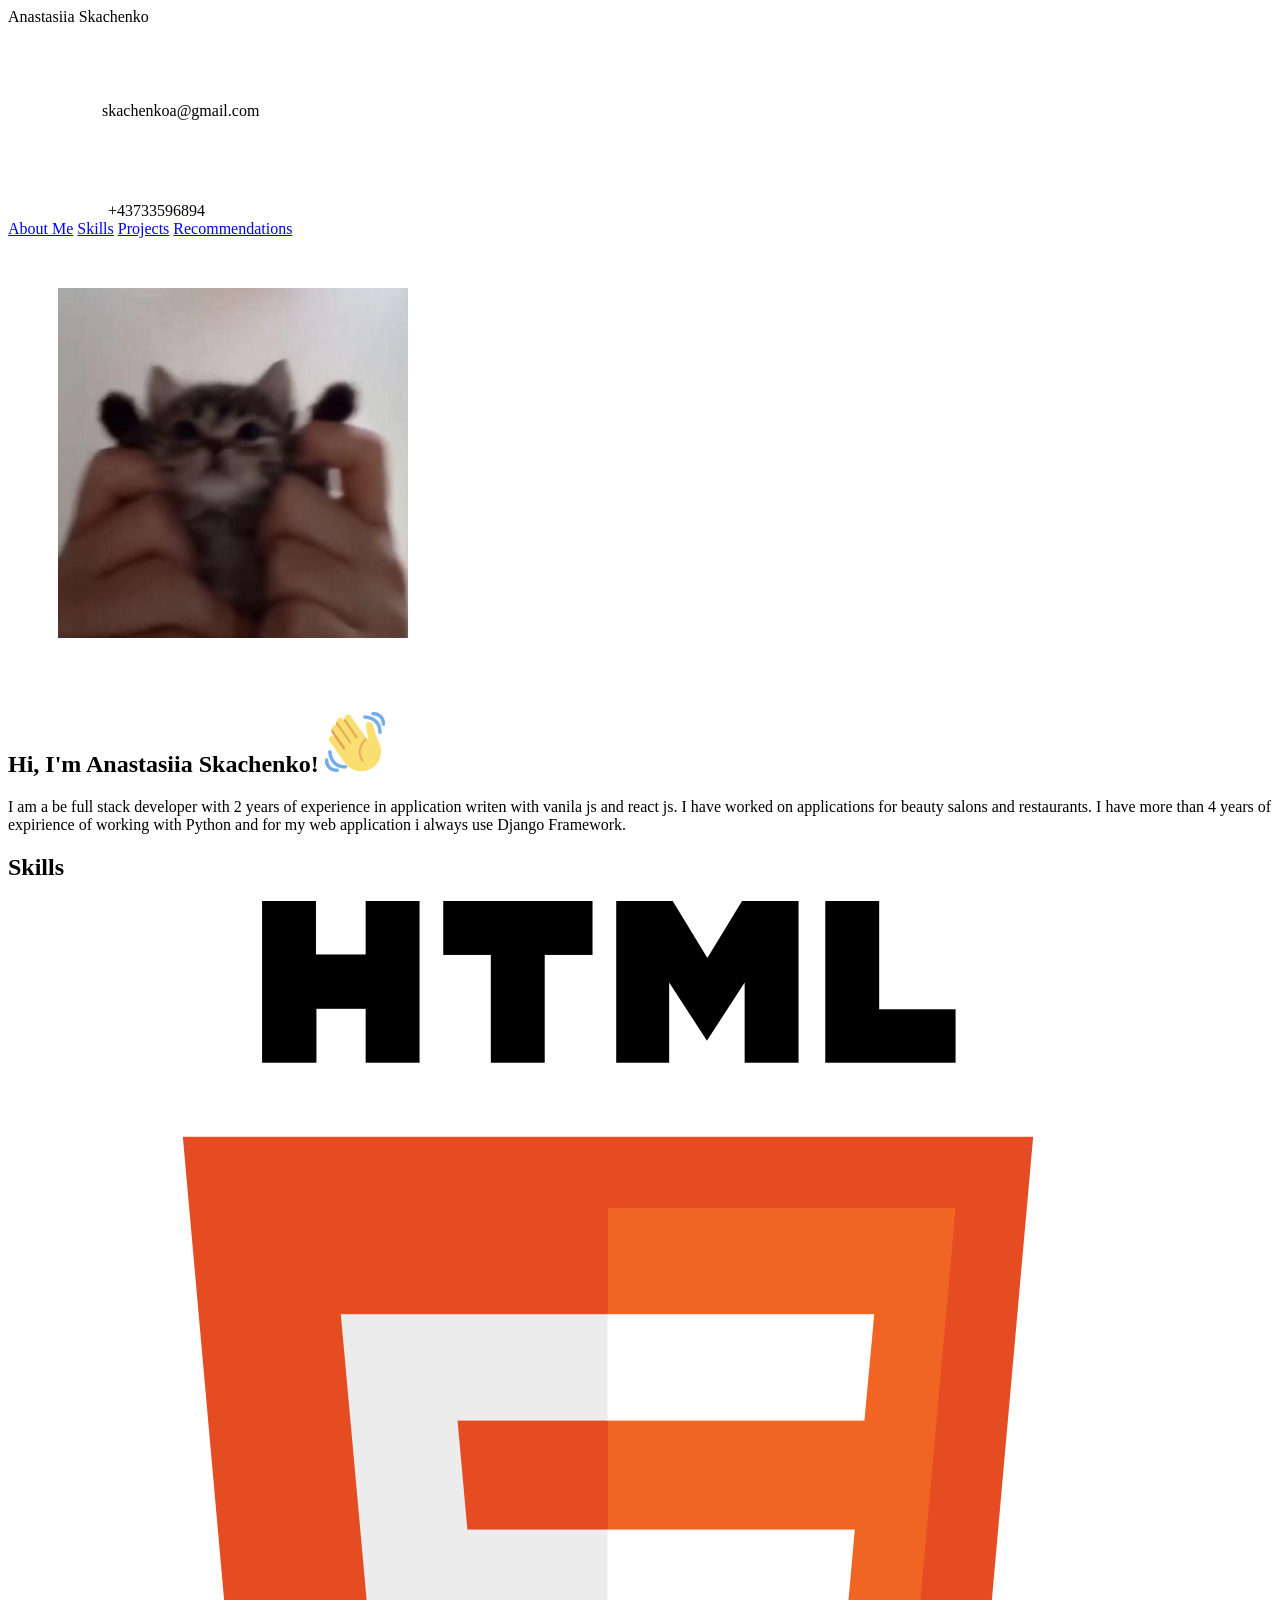
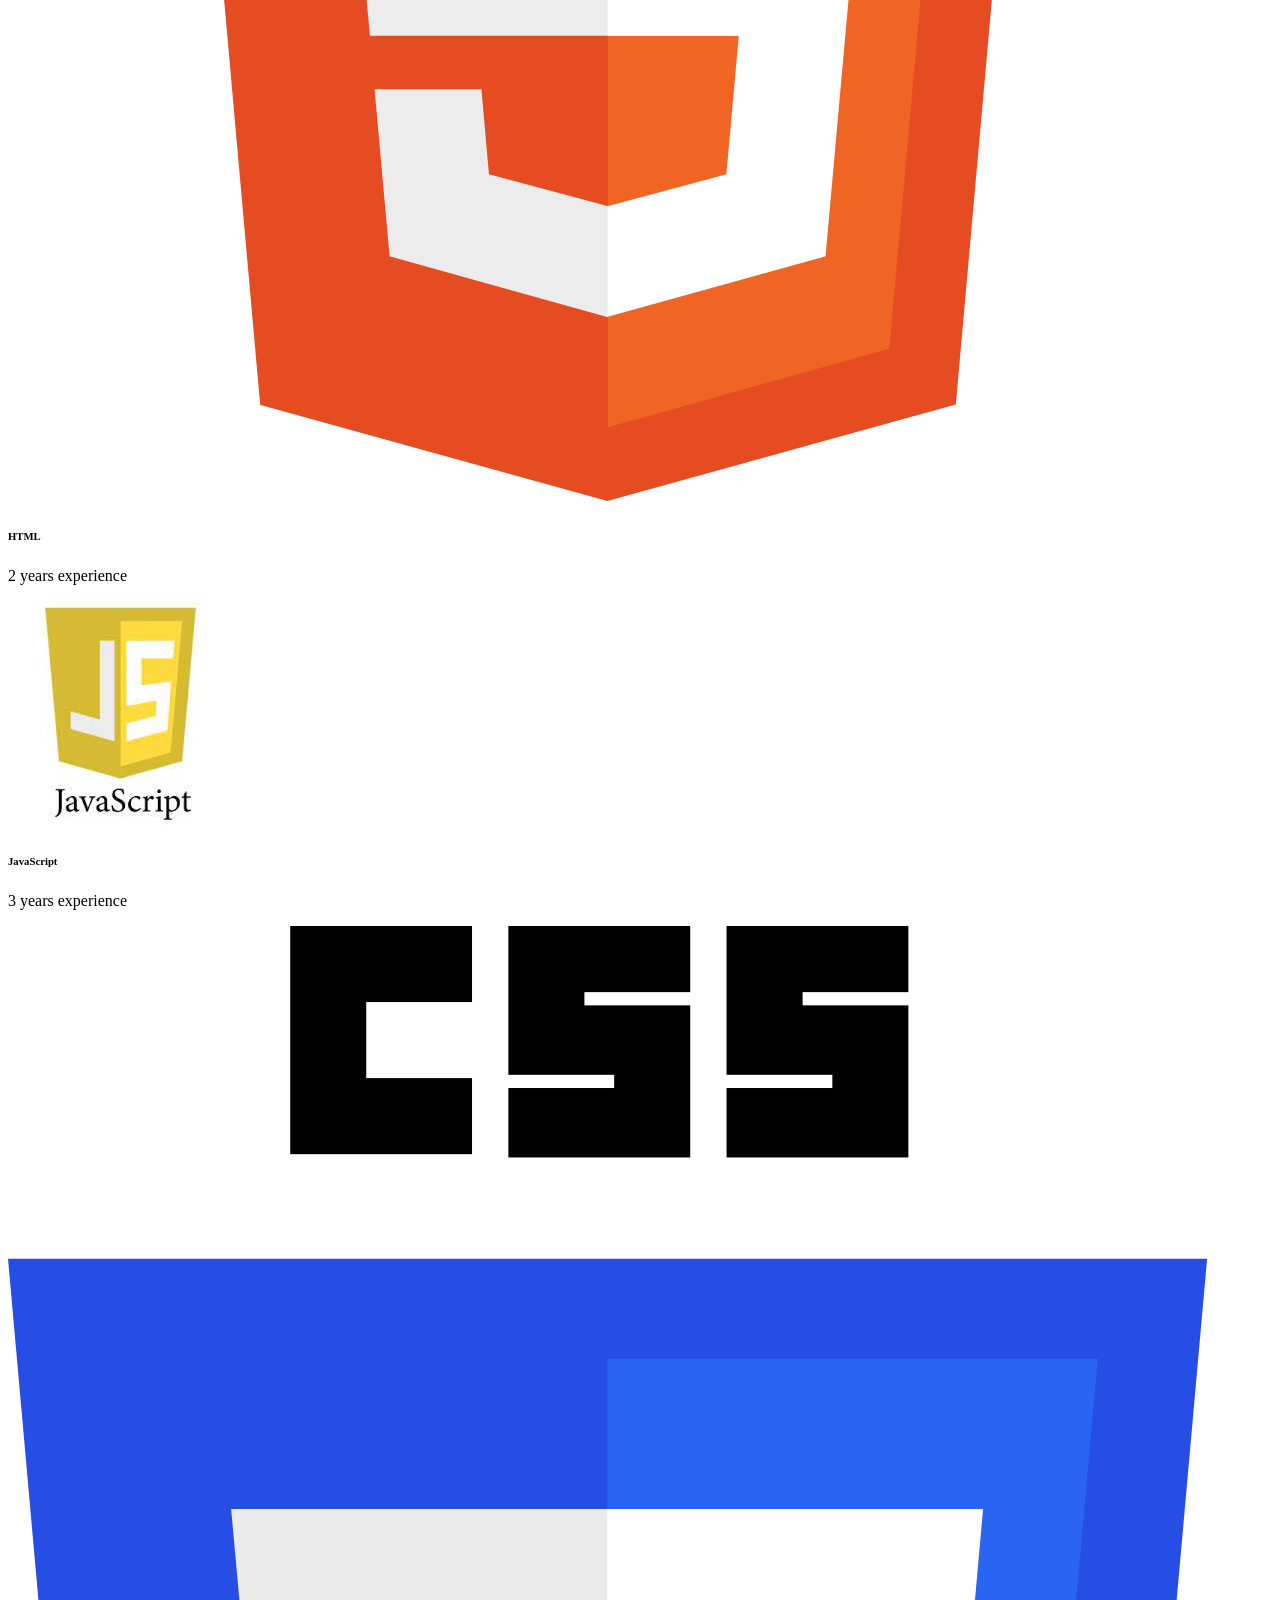
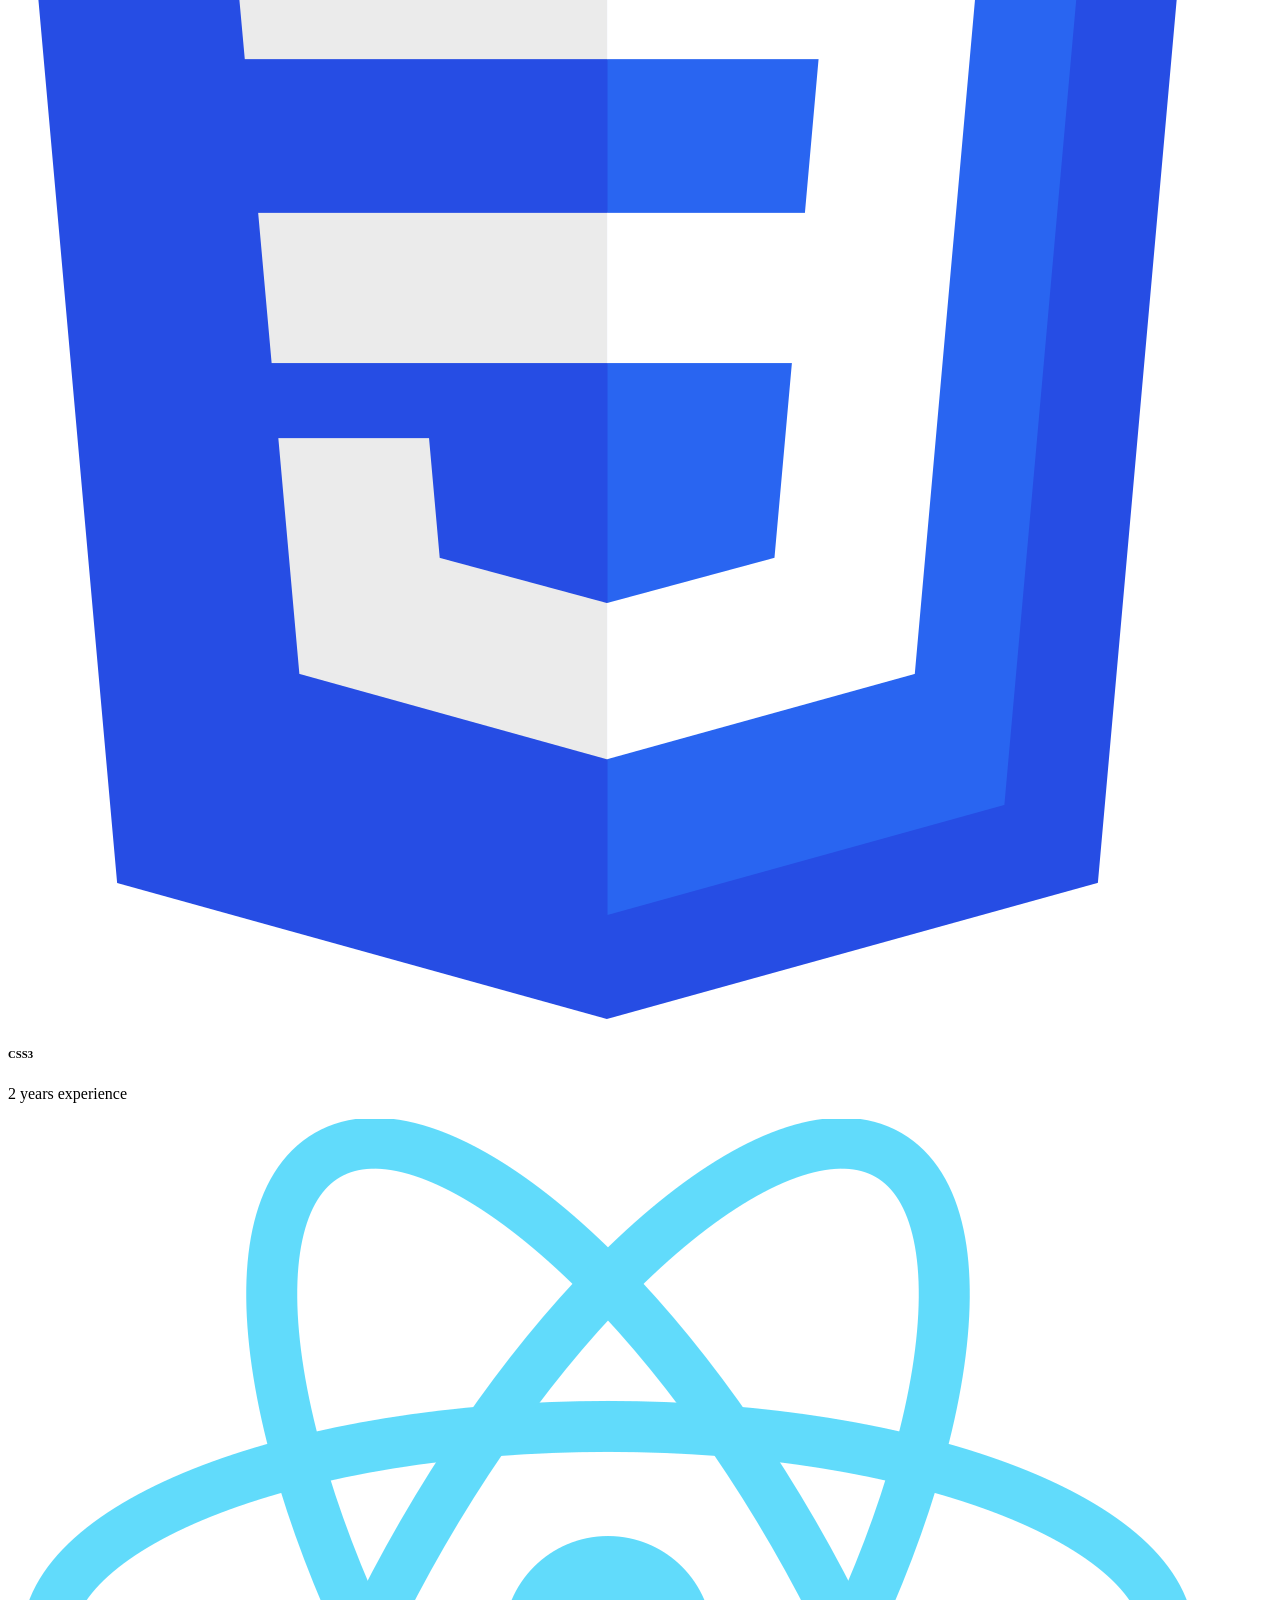
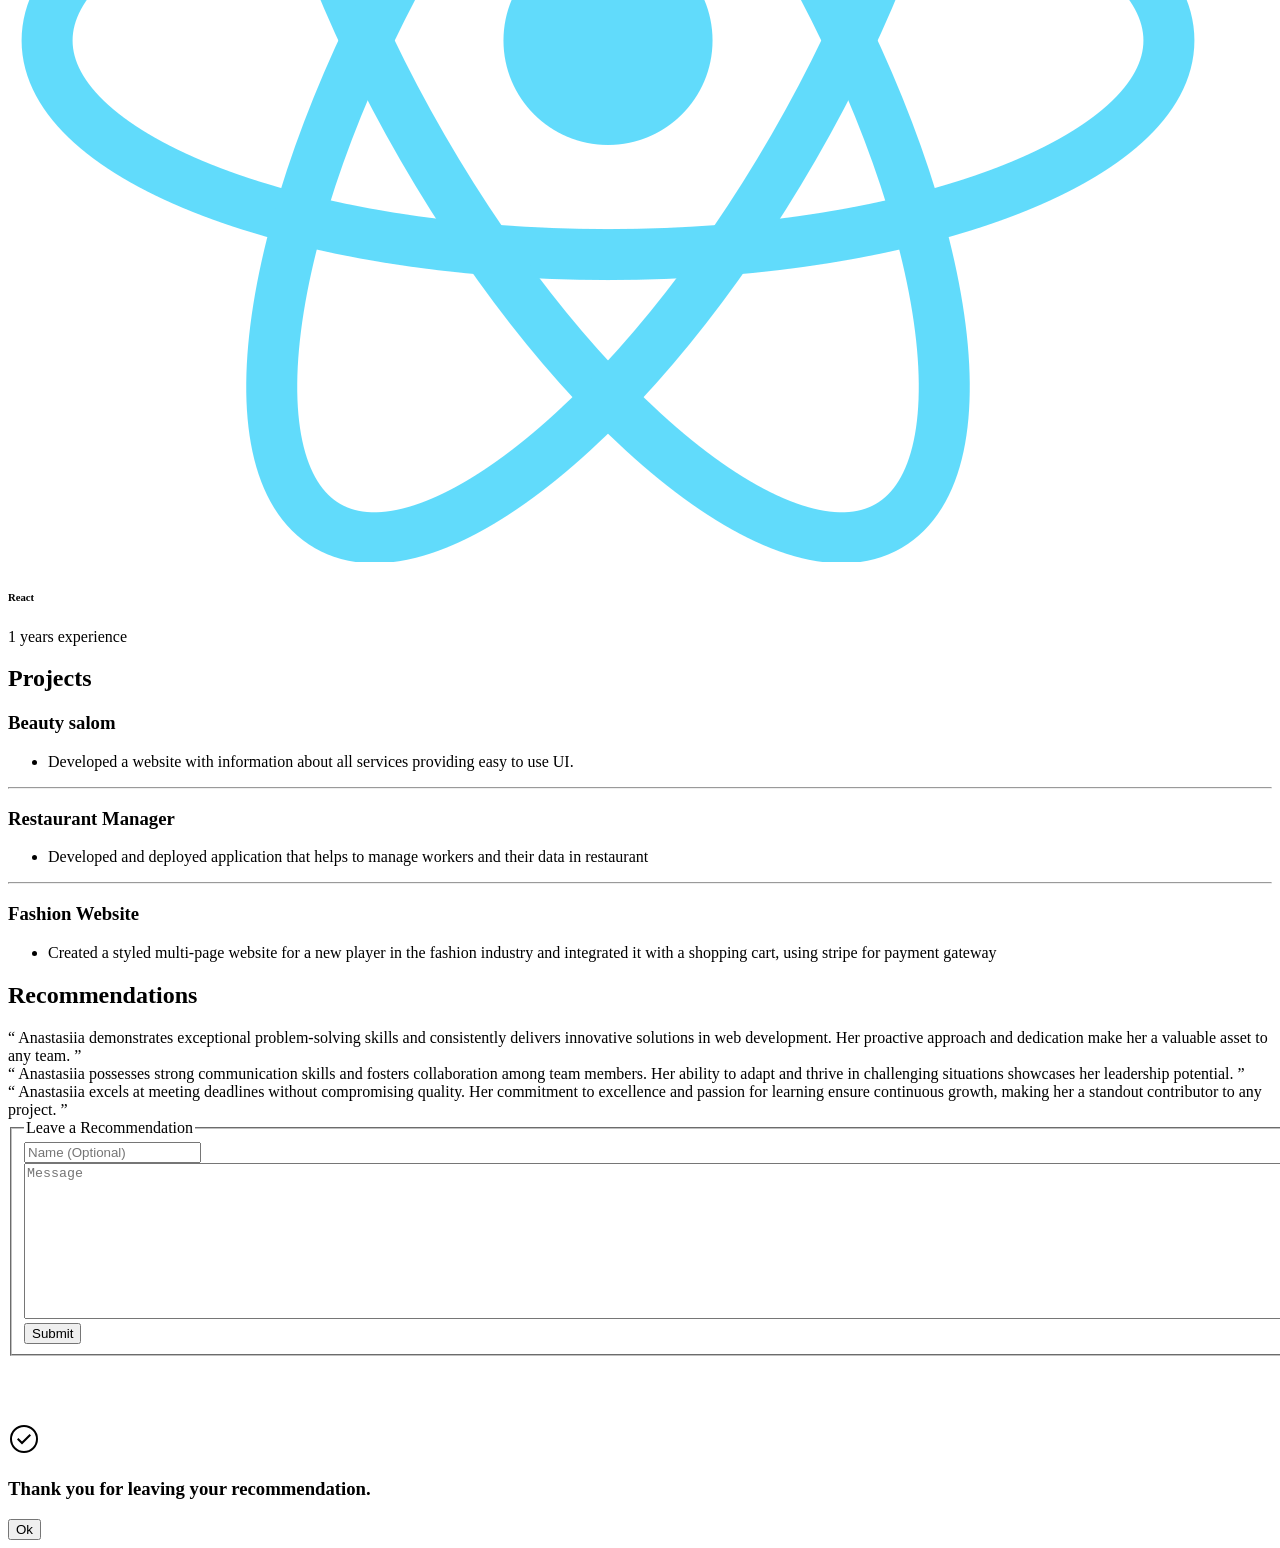
==== index.html @ 8534ec01 "Update and rename index (1).html to index.html" ====
<!DOCTYPE html>
<html>
  <head>
    <title>Anastasiia Skachenko - Portfolio</title>
    <link rel="stylesheet" href="./style.css"/>
    <script src="./script.js"></script>
  </head>
  <body>
    <!-- Navigation Bar -->
    <nav>
      <div id="home">
        <div class="profile_name">
          Anastasiia Skachenko
          <div class="contact_info">
            <img src="html_finalprojimages/envelope.png" alt="https://icons8.com/icon/124377/circled-envelope"/>
          skachenkoa@gmail.com
        </div>
        <div style="clear:both;"></div>
        <div class="contact_info">
          <img src="html_finalprojimages/phone.png" alt="https://icons8.com/icon/124377/circled-envelope"/>
          +43733596894

        </div>
        </div>
        <div class="topdiv">
            <a class="topmenu" href="#about-me">About Me</a>
            <a class="topmenu" href="#skills">Skills</a>
            <a class="topmenu" href="#projects">Projects</a>
            <a class="topmenu" href="#recommendations">Recommendations</a>
 
        </div>
      </div>    
    </nav>

     <section id="about-me" class="container">
      <div>
        <img src="html_finalprojimages/cat.jpeg" style='width: 350px; margin: 50px' class="profile_image"/>
      </div>

      <div>
          <h1>
            Hi, I'm Anastasiia Skachenko! <img src="html_finalprojimages/waving-hand.png" width="60px"/>
          </h1>
          <p>
            I am a be full stack developer with 2 years of experience in application  writen with vanila js and react js.
            I have worked on applications for beauty salons and restaurants.
            I have more than 4 years of expirience of working with Python and for my web application i always use Django Framework.
          </p>
      </div>
    
    
    
    
    
    
    
    
    
    </section>
              
     <section id="skills">
      <h2>Skills</h2>
      <div style="clear:both;"></div>

      <div class="all_skills">
        <div class="skill">
          <img src="html_finalprojimages/html5.png"/>
          <h6>HTML</h6>
          <p>2 years experience</p>
        </div>  

        <div class="skill">
            <img src="html_finalprojimages/js.jpeg"/>
            <h6>JavaScript</h6>
            <p>3 years experience</p>
        </div> 

        <div class="skill">
            <img src="html_finalprojimages/CSS3.png"/>
            <h6>CSS3</h6>
            <p>2 years experience</p>
        </div> 

        <div class="skill">
            <img src="html_finalprojimages/react.png"/>
            <h6>React</h6>
            <p>1 years experience</p>
        </div> 

      </div>
    </section>
          
     <section class="projects" id="projects">
      <h2>
        Projects
      </h2>
      <div style="clear:both;"></div>

        <div id="projects-container" class="projects-container">
          <div class="project-card">
            <h3>Beauty salom</h3>
            <ul>
              <li>Developed a website with information about all services providing easy to use UI.</li>
            </ul>
          </div>
          <hr>
          <div class="project-card">
            <h3>Restaurant Manager</h3>
            <ul>
              <li>Developed and deployed application that helps to manage workers and their data in restaurant</li>
            </ul>
          </div>
          <hr>
          <div class="project-card">
            <h3>Fashion Website</h3>
            <ul>
              <li>Created a styled multi-page website for a new player in the fashion industry and integrated it with a shopping cart, using stripe for payment gateway</li>
            </ul>
          </div>
    </div>
    </section>
    <div style="clear:both;"></div>

    <section id="recommendations">
      <h2>Recommendations</h2>
      <div style="clear:both;"></div>
      <div class="all_recommendations" id="all_recommendations">
        <div class="recommendation">
          <span>&#8220;</span>
          Anastasiia demonstrates exceptional problem-solving skills and consistently delivers innovative solutions in web development. Her proactive approach and dedication make her a valuable asset to any team.
          <span>&#8221;</span>
        </div>
        <div class="recommendation">
          <span>&#8220;</span>
          Anastasiia possesses strong communication skills and fosters collaboration among team members. Her ability to adapt and thrive in challenging situations showcases her leadership potential. 
          <span>&#8221;</span>
        </div>
        <div class="recommendation">
          <span>&#8220;</span>
          Anastasiia excels at meeting deadlines without compromising quality. Her commitment to excellence and passion for learning ensure continuous growth, making her a standout contributor to any project. 
          <span>&#8221;</span>
        </div>
      </div>
    </section>

     <section id="contact">
      <div class="flex_center">
        <fieldset>
          <legend class="introduction">Leave a Recommendation</legend>          
          <input type="text" placeholder="Name (Optional)"> <br/>
          <textarea id="new_recommendation" cols="500" rows="10" placeholder="Message"></textarea>
          <div class="flex_center">
            <button id="recommend_btn" onClick="addRecommendation()">Submit</button>
          </div>
        </fieldset>
      </div>
    </section>

    <div class="iconbutton">
      <a href="#home">
        <svg xmlns="http://www.w3.org/2000/svg" fill="none" viewBox="0 0 24 24" stroke-width="1.5" stroke="white" width="63px">
            <path stroke-linecap="round" stroke-linejoin="round" d="M15 11.25l-3-3m0 0l-3 3m3-3v7.5M21 12a9 9 0 11-18 0 9 9 0 0118 0z" />
          </svg>      
      </a>
    </div>

    <div class="popup" id="popup" class="flex_center">
      <img src="html_finalprojimages/checkmark--outline.svg"/>
      <h3>Thank you for leaving your recommendation.</h3>
      <button onclick="showPopup(false)">Ok</button>
    </div>
  </body>
</html>
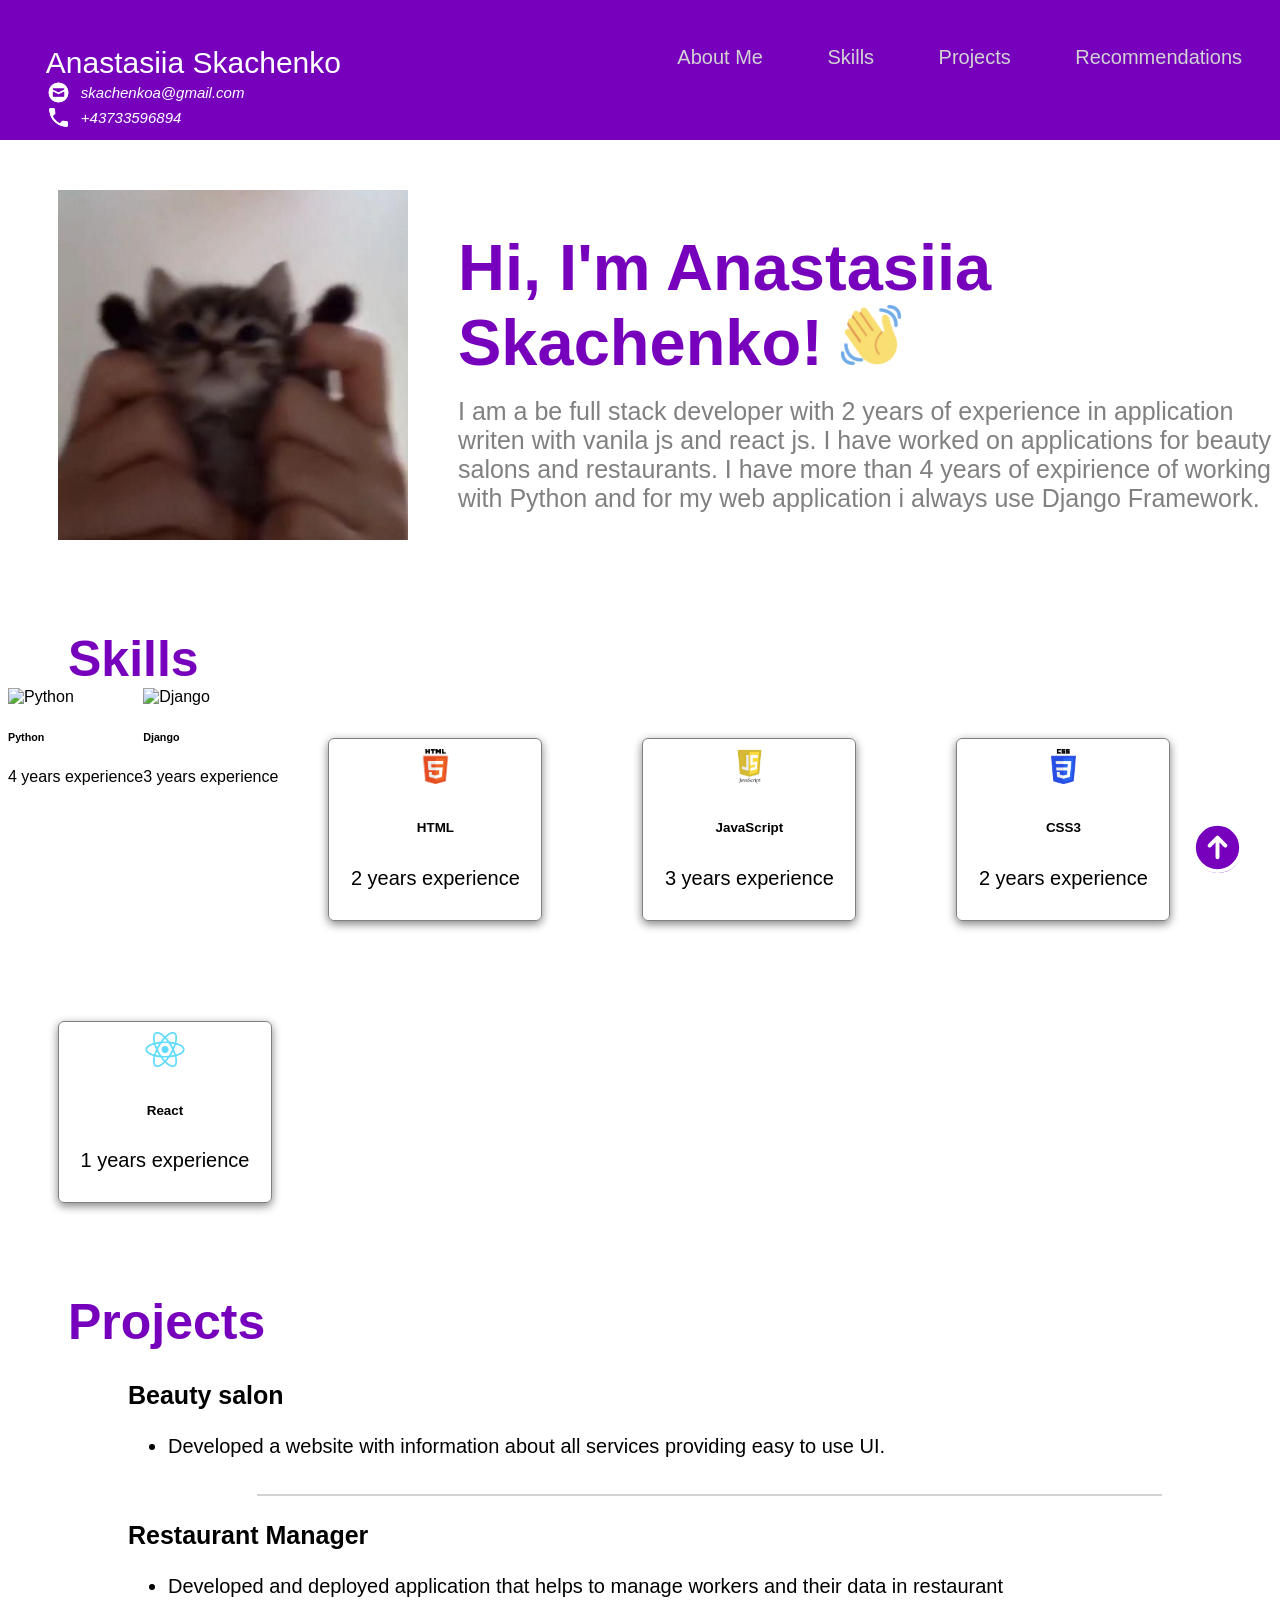
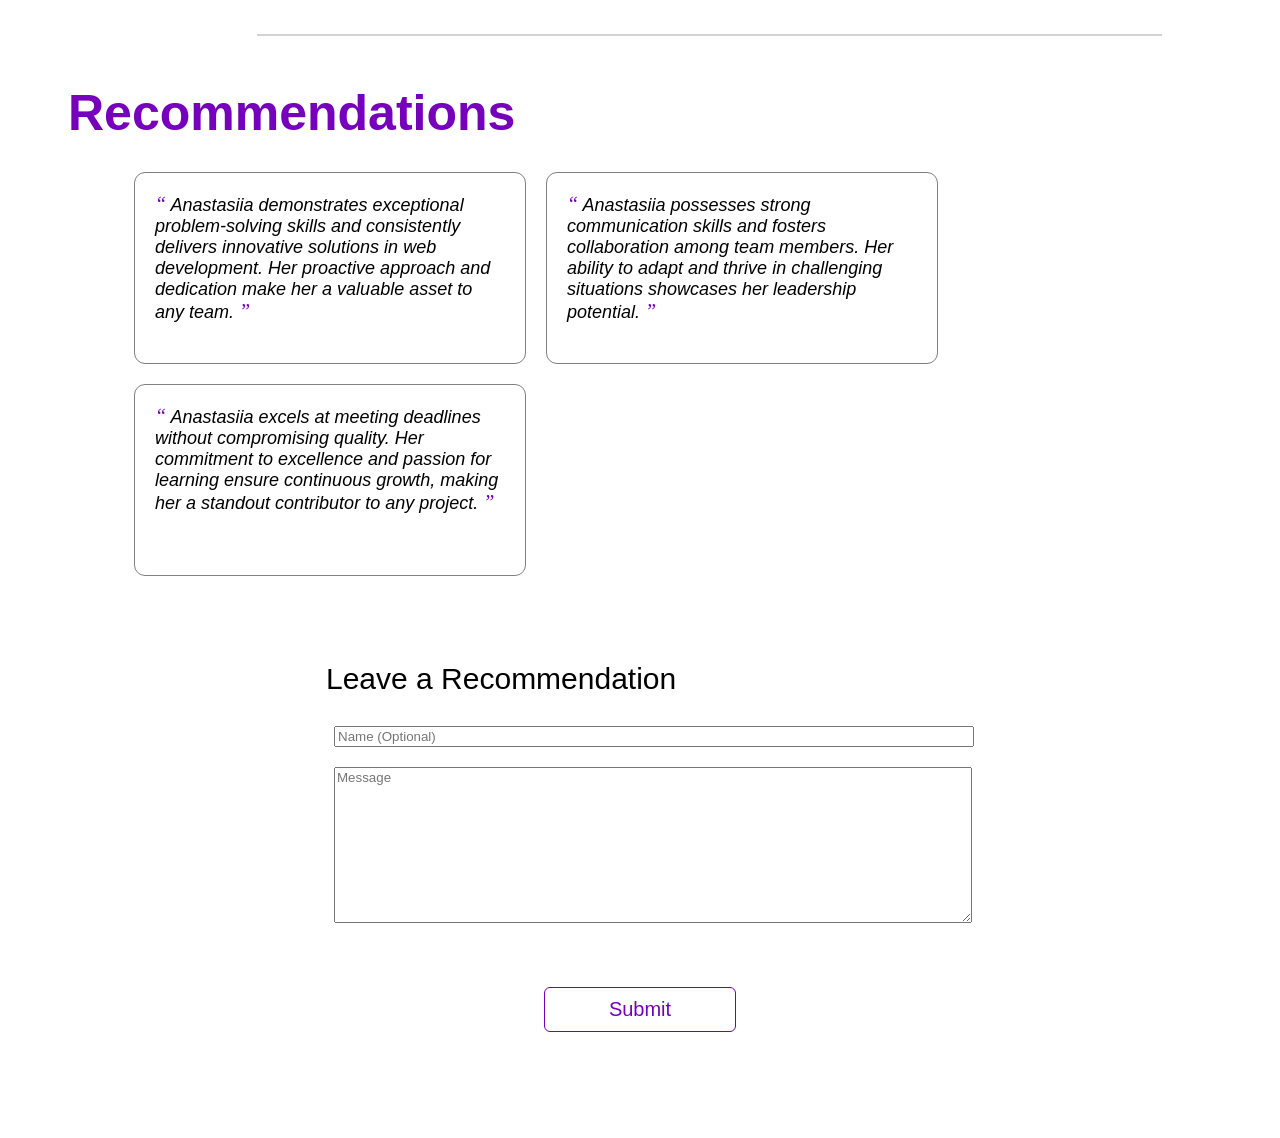
==== commit 3c64ee07: "Update index.html" ====
--- a/index.html
+++ b/index.html
@@ -63,6 +63,18 @@
       <div style="clear:both;"></div>
 
       <div class="all_skills">
+          <div className="skill">
+            <img src="html_finalprojimages/python.png" alt="Python" />
+            <h6>Python</h6>
+            <p>4 years experience</p>
+          </div>
+          <div className="skill">
+            <img src="html_finalprojimages/django.png" alt="Django" />
+            <h6>Django</h6>
+            <p>3 years experience</p>
+          </div>
+
+        
         <div class="skill">
           <img src="html_finalprojimages/html5.png"/>
           <h6>HTML</h6>
@@ -98,7 +110,7 @@
 
         <div id="projects-container" class="projects-container">
           <div class="project-card">
-            <h3>Beauty salom</h3>
+            <h3>Beauty salon</h3>
             <ul>
               <li>Developed a website with information about all services providing easy to use UI.</li>
             </ul>
@@ -111,12 +123,6 @@
             </ul>
           </div>
           <hr>
-          <div class="project-card">
-            <h3>Fashion Website</h3>
-            <ul>
-              <li>Created a styled multi-page website for a new player in the fashion industry and integrated it with a shopping cart, using stripe for payment gateway</li>
-            </ul>
-          </div>
     </div>
     </section>
     <div style="clear:both;"></div>
--- a/style.css
+++ b/style.css
@@ -0,0 +1,324 @@
+body {
+  font-family: 'Trebuchet MS', 'Lucida Sans Unicode', 'Lucida Grande', 'Lucida Sans', Arial, sans-serif;
+}
+
+/* Navigation Bar */
+
+#home {
+  background-color:  #7600bc;
+  padding-bottom: 1cm;
+  margin-left:-1cm;
+  margin-right:-1cm;
+  margin-top:-1cm;
+  padding-top: 2cm;
+  padding-bottom: 2cm;
+  height: 5mm;
+ }
+
+.topmenu {
+  color: lightgray;
+  margin: 10px;
+  padding: 20px;
+  font-size: 20px;
+  text-decoration:none;
+}
+
+.topmenu:hover {
+  color: white;
+  font-weight: bolder;
+  text-decoration: underline;
+}
+
+.topdiv {
+  float: right;
+  padding-right: 1cm;
+}
+
+.profile_name {
+  float: left;
+  padding-left: 2cm;
+  color: white;
+  font-size: 30px;
+}
+
+.profile_name .contact_info {
+  font-size: 15px;
+  font-style: italic;
+  display: flex;
+  align-items: center;
+  flex-direction: row;
+}
+
+.contact_info img {
+  width:25px;
+  margin-right: 10px;
+  float:left;
+}
+
+/* Titles */
+
+h2 {
+  text-align: justify;
+  font-size: 50px;
+  text-align: center;
+  float: left;
+  color: #7600bc;
+  margin: 30px;
+  margin-left: 60px;
+  margin-top: 40px;
+  margin-bottom: 0px;
+}
+
+.introduction {
+  text-align: justify;
+  font-size: 30px;
+  text-align: center;
+  float: left;
+  margin-top: 30px;
+  margin-bottom: 20px;
+  animation-duration: 5s;
+  position: relative;
+}
+
+/* Used in the About Me sections */
+
+.container {
+  display: flex;
+}
+
+/* About Me */
+
+.about-me {
+  display: flex;
+  align-items: center;
+}
+
+#about-me h1 {
+  font-size: 65px;
+  margin-top: 90px;
+  color: #7600bc;
+}
+
+#about-me p {
+  font-size: 25px;
+  color: rgb(128, 128, 128);
+  margin-top: -1cm;
+}
+
+.profile_image {
+  width: 550px;
+  height: fit-content;
+  vertical-align: middle;
+  margin: 5px;
+}
+
+/* Skills */
+
+.all_skills {
+  display: flex;
+  flex-direction: row;
+  flex-flow: wrap;
+}
+
+.skill {
+  border: 1px solid gray;
+  display: block;
+  border-radius: 6px;
+  text-align: center;
+  margin: 50px;
+  padding: 10px;
+  width: 2in;
+  font-size: 20px;
+  box-shadow: 0 3px 10px gray;
+}
+
+.skill img {
+  height: 35px;
+  align-items: center;
+}
+
+.skills h6 {
+  align-items: center;
+  font-size: 20px;
+  margin-block-start: 8px;
+  margin-block-end: 5px;
+  font-weight: bold;
+} 
+
+.skills p {
+  align-items: center;
+  font-size: 15px;
+  color: gray;
+  margin-block-start: 5px;
+  margin-block-end: 5px;
+} 
+
+.flex_center {
+  display: flex;
+  align-items: center;
+  justify-content: center;
+}
+
+/* Projects */
+
+.projects-container {
+  margin-top: 30px;
+  margin-left: 60px;
+}
+
+.projects-container hr {
+  border: 1px solid lightgray;
+  width: 75%;
+  margin-left: 5cm;
+}
+
+.project-card {
+  margin: 0 15px 15px 30px;
+  padding-bottom: 5px;
+}
+
+.project-card h3 {
+  font-size: 25px;
+  margin-left: 30px;
+}
+
+.project-card li {
+  font-size: 20px;
+  margin-left: 30px;
+}
+
+/* Recommendations */
+
+.all_recommendations {
+  display: flex;
+  align-items: center;
+  margin-left: 1in;
+  flex-direction: row;
+  flex-flow: wrap;
+  padding: 20px;
+}
+
+.recommendation {
+  font-style: italic;
+  text-align: left;
+  width: 21.875rem;
+  padding: 1rem;
+  background-color: #fff;
+  border-radius: 11px;
+  box-shadow: 0 3px 10px var(--primary-shadow);
+  padding: 20px;
+  margin: 10px;
+  border:1px solid gray;
+  font-size: 18px;
+  height:150px
+}
+
+.recommendation span {
+  color: #7600bc;
+  font-size: 20px;
+  font-family: 'Times New Roman', Times, serif;
+}
+
+/* Scroll to Top Button */
+
+.iconbutton{
+  width: 48px;
+  height: 48px;
+  border-radius: 100%;
+  background-color: #7600bc;
+  display: flex;
+  align-items: center;
+  justify-content: center;
+  position: fixed;
+  right: 3%;
+  bottom: 3%;
+  cursor: pointer;
+}
+
+/* Form Pop-up */
+
+.popup {
+  width:400px;
+  background-color: #e8bcf0;
+  border-radius: 3mm;
+  top: 50%;
+  left:50%;
+  transform: translate(-50%,-50%);
+  text-align: center;
+  position: fixed;
+  /* padding: 30px; */
+  visibility: hidden;
+}
+
+.popup img {
+  padding-top: 20px;
+}
+
+.popup button {
+  background-color: #fff;
+  border: 1px solid #7600bc;
+  color: #7600bc;
+  display: block;
+  border-radius: 6px;
+  text-align: center;
+  margin: 50px;
+  padding: 10px;
+  width: 2in;
+  font-size: 20px;
+  margin-left: 25%;
+}
+
+.popup button:hover {
+  background-color: #fff;
+  border: 2px solid #7600bc;
+  color: #7600bc;
+  display: block;
+  font-weight: bolder;
+  text-align: center;
+  cursor: pointer;
+  margin-left: 25%;
+}
+
+/* Recommendation Form */
+
+input, textarea {
+  font-family: 'Trebuchet MS', 'Lucida Sans Unicode', 'Lucida Grande', 'Lucida Sans', Arial, sans-serif; 
+  margin: 10px;  
+  width:100%;
+}
+
+fieldset {
+  display: flexbox;
+  align-content: center;
+  justify-content: center;  
+  padding: 25px; 
+  margin-left: 50px; 
+  margin-right: 50px;   
+  border: thin solid white;
+  width: 50%;
+}
+
+/* Buttons */
+
+button {
+  background-color: #fff;
+  border: 1px solid #7600bc;
+  color: #7600bc;
+  display: block;
+  border-radius: 6px;
+  text-align: center;
+  margin: 50px;
+  padding: 10px;
+  width: 2in;
+  font-size: 20px;
+}
+
+button:hover {
+  background-color: #7600bc;
+  border: 1px solid #7600bc;
+  color: #fff;
+  display: block;
+  border-radius: 6px;
+  text-align: center;
+  cursor: pointer;
+}
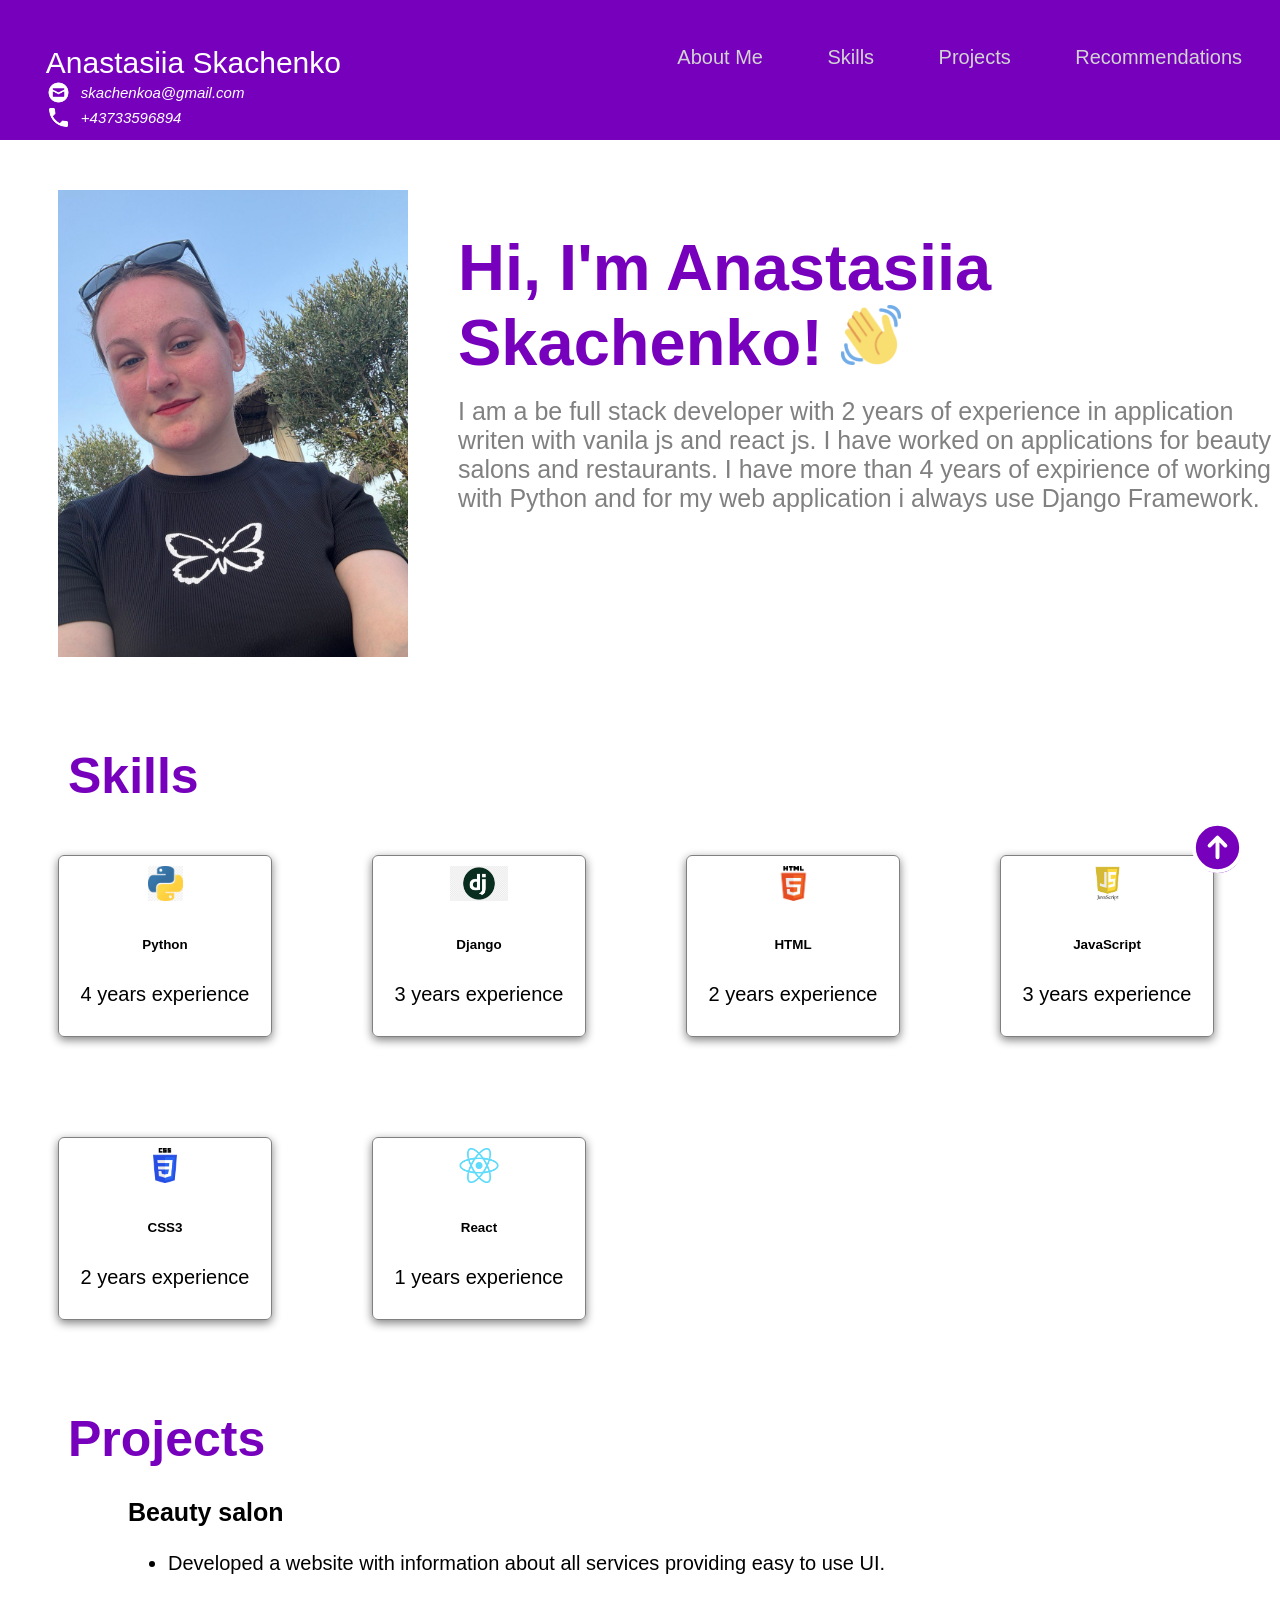
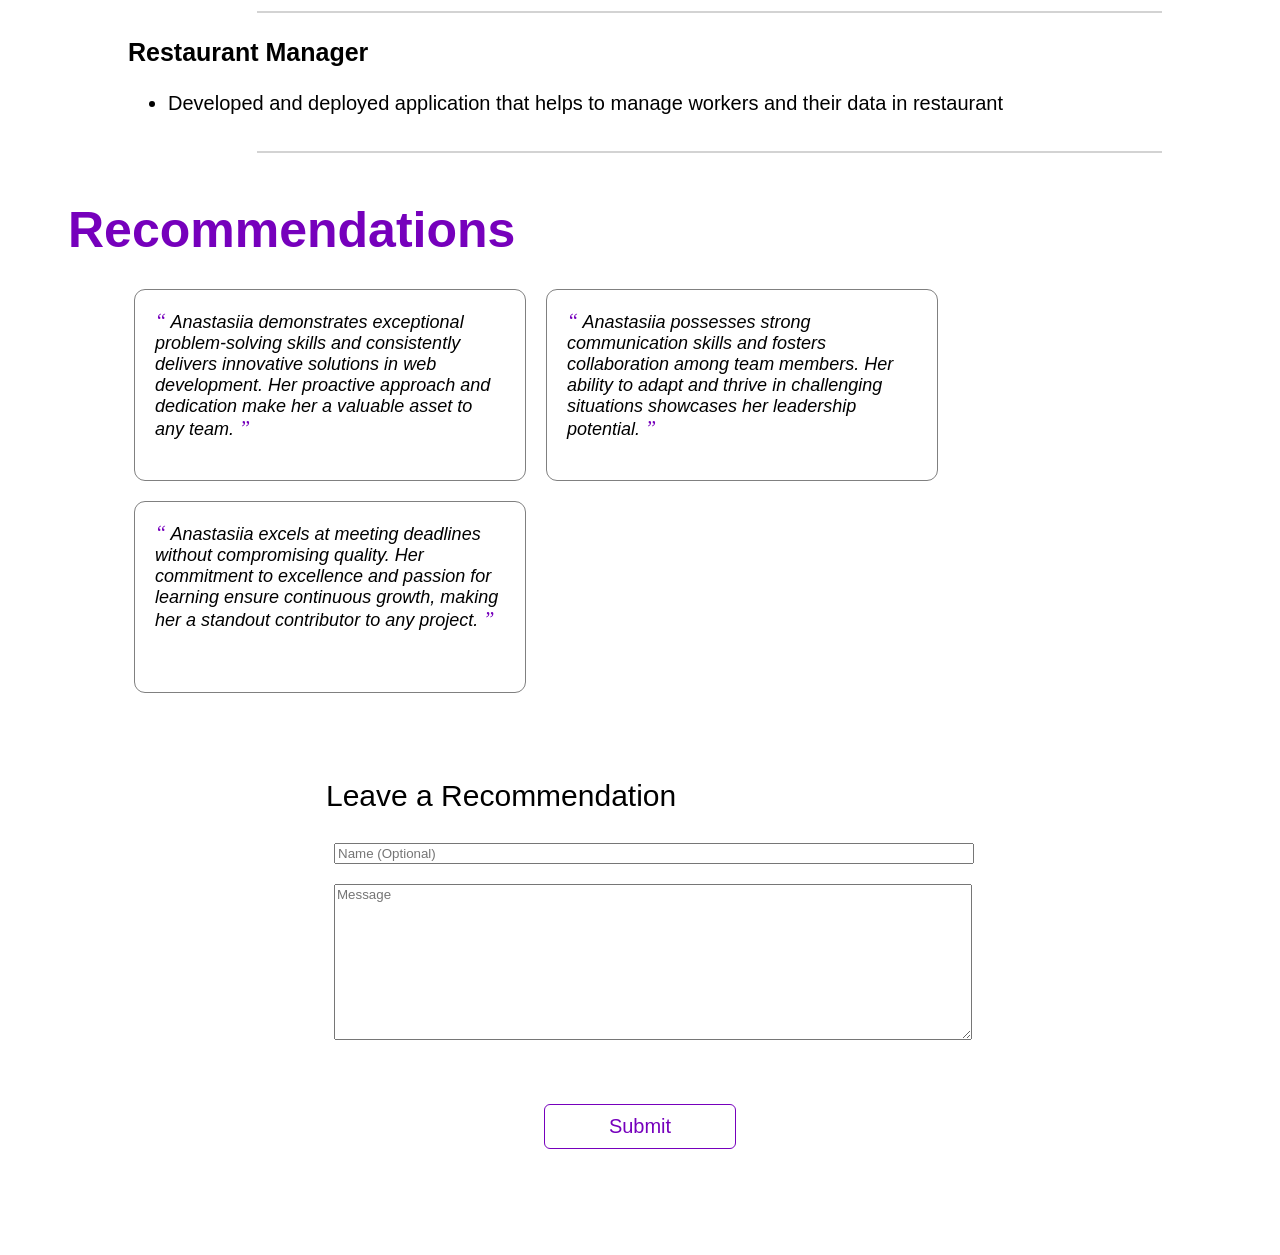
==== commit 485d6d54: "Update index.html" ====
--- a/index.html
+++ b/index.html
@@ -34,7 +34,7 @@
 
      <section id="about-me" class="container">
       <div>
-        <img src="html_finalprojimages/cat.jpeg" style='width: 350px; margin: 50px' class="profile_image"/>
+        <img src="html_finalprojimages/photo_2024-08-17 19.54.34.jpeg" style='width: 350px; margin: 50px' class="profile_image"/>
       </div>
 
       <div>
@@ -47,14 +47,7 @@
             I have more than 4 years of expirience of working with Python and for my web application i always use Django Framework.
           </p>
       </div>
-    
-    
-    
-    
-    
-    
-    
-    
+ 
     
     </section>
               
@@ -63,12 +56,13 @@
       <div style="clear:both;"></div>
 
       <div class="all_skills">
-          <div className="skill">
+          <div class="skill">
             <img src="html_finalprojimages/python.png" alt="Python" />
             <h6>Python</h6>
             <p>4 years experience</p>
           </div>
-          <div className="skill">
+        
+          <div class="skill">
             <img src="html_finalprojimages/django.png" alt="Django" />
             <h6>Django</h6>
             <p>3 years experience</p>
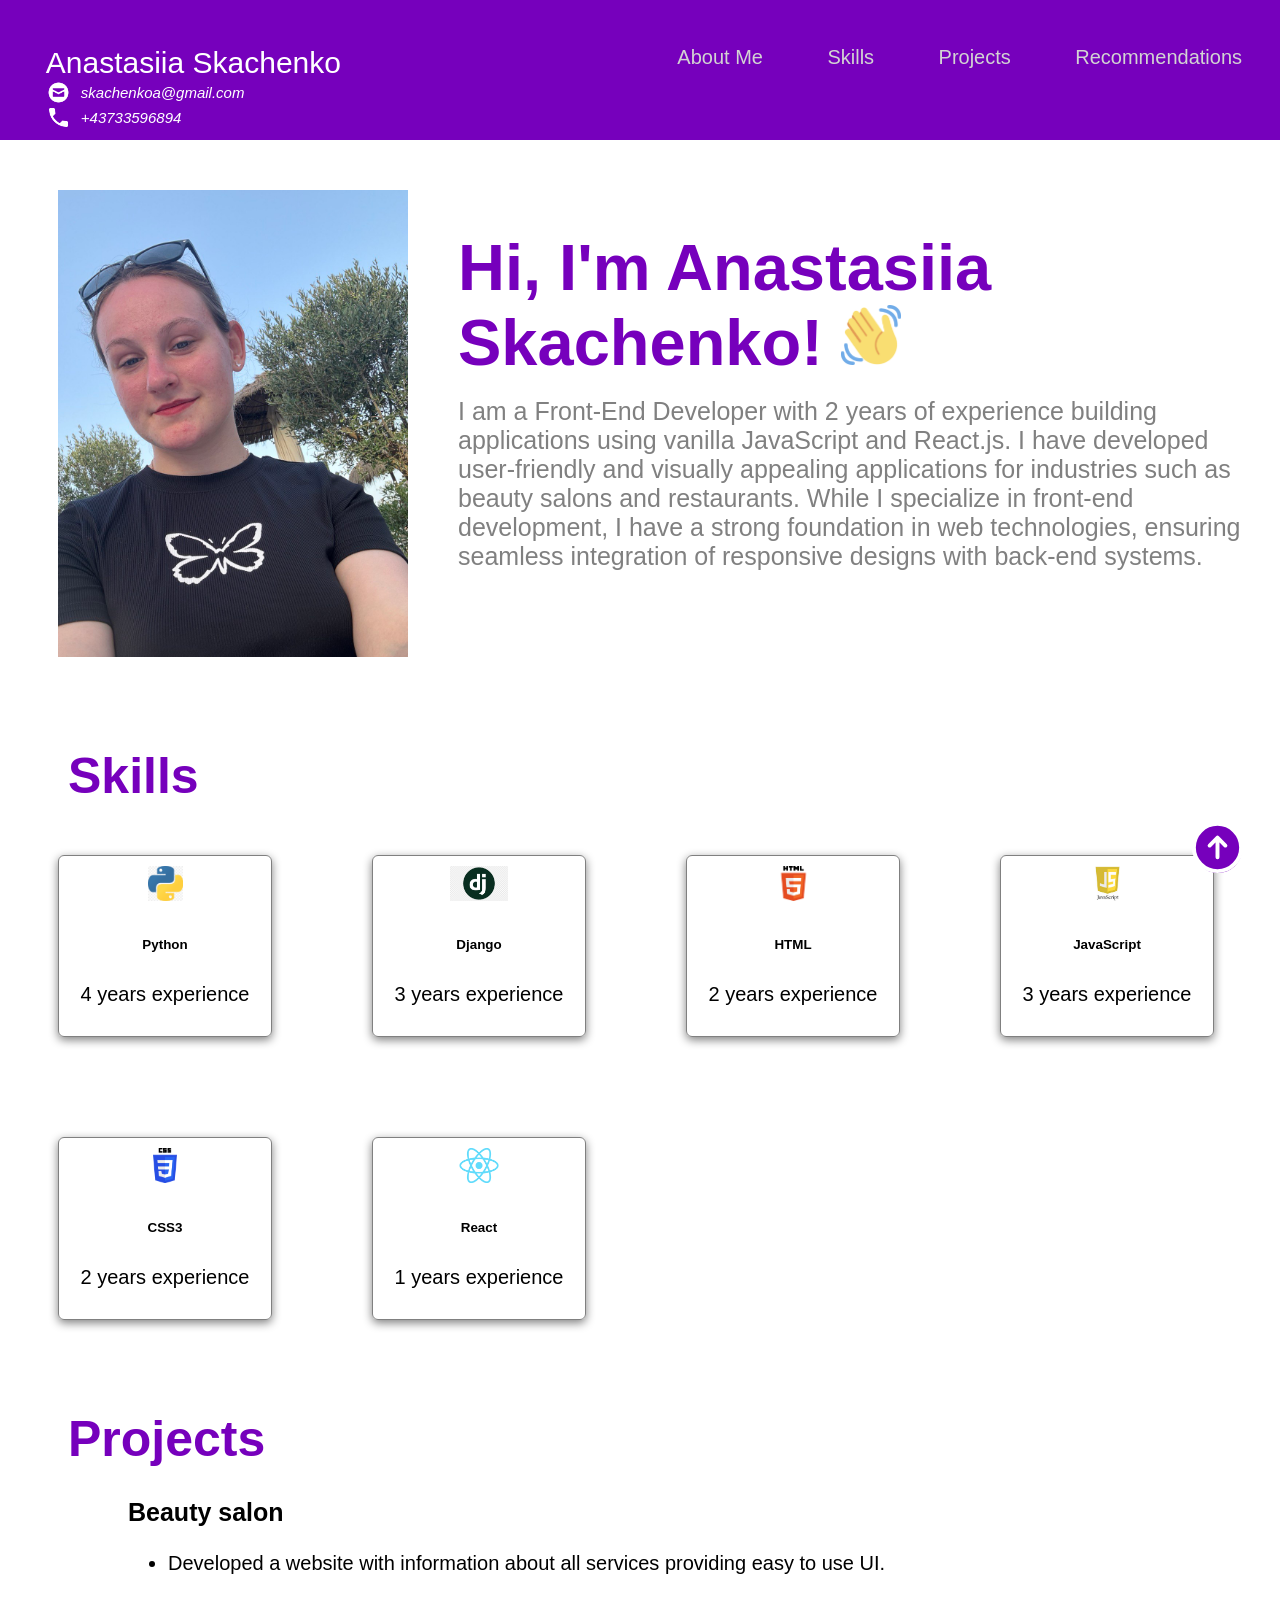
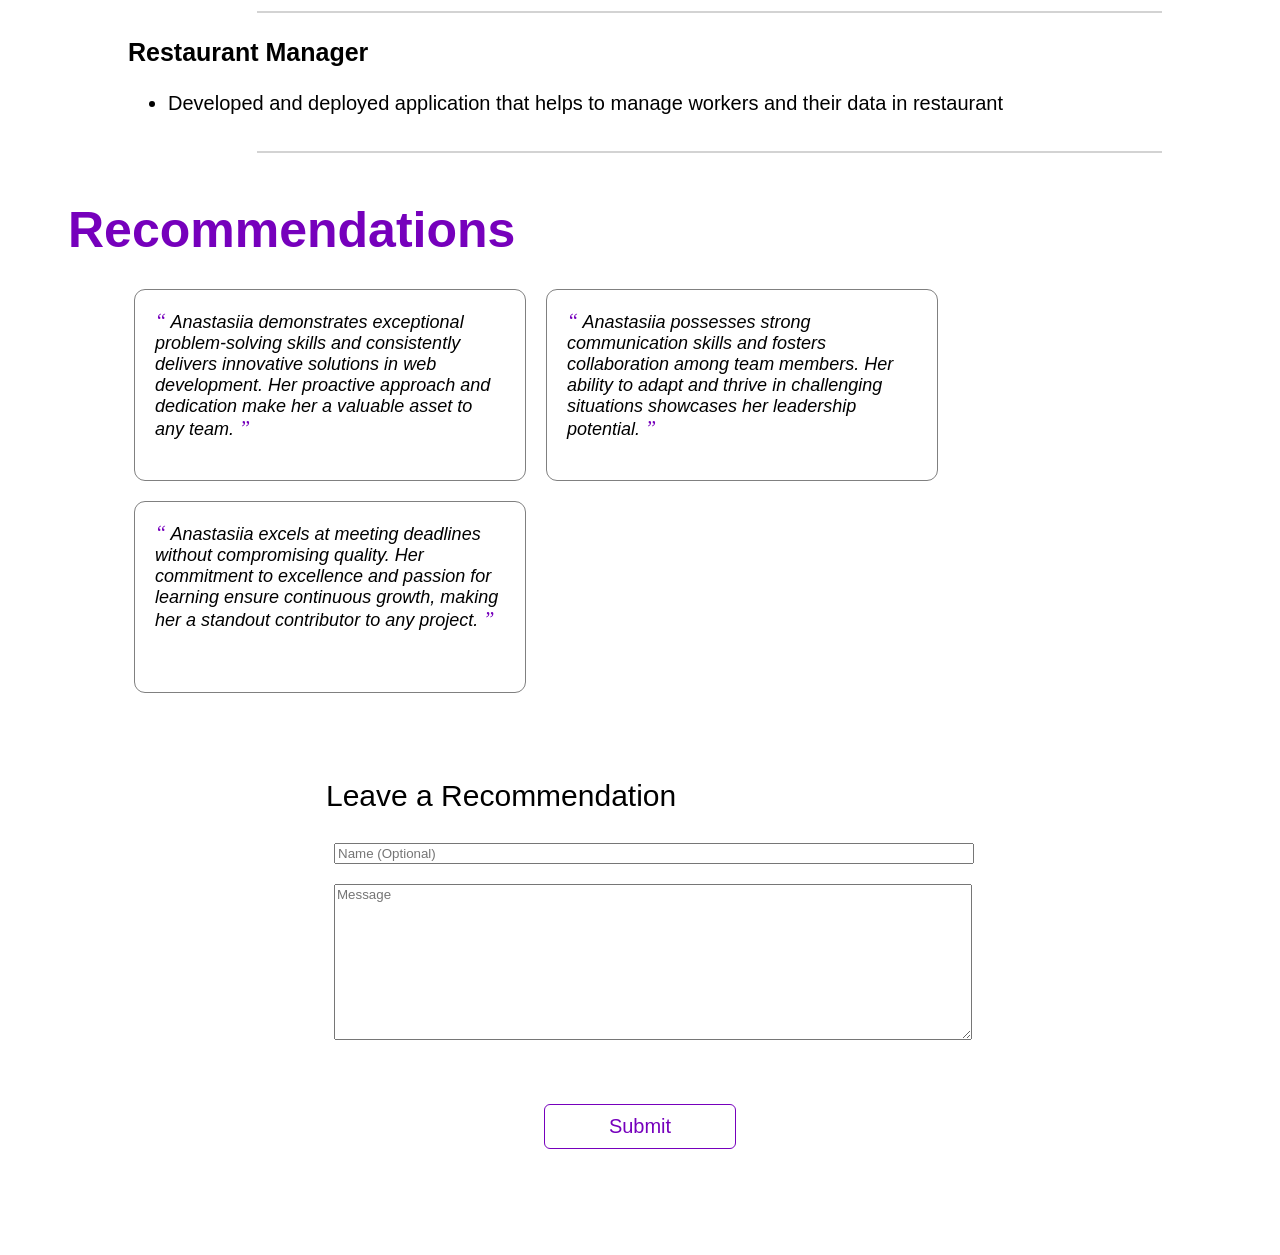
==== commit ef347893: "Update index.html" ====
--- a/index.html
+++ b/index.html
@@ -42,9 +42,9 @@
             Hi, I'm Anastasiia Skachenko! <img src="html_finalprojimages/waving-hand.png" width="60px"/>
           </h1>
           <p>
-            I am a be full stack developer with 2 years of experience in application  writen with vanila js and react js.
-            I have worked on applications for beauty salons and restaurants.
-            I have more than 4 years of expirience of working with Python and for my web application i always use Django Framework.
+             I am a Front-End Developer with 2 years of experience building applications using vanilla JavaScript and React.js.
+             I have developed user-friendly and visually appealing applications for industries such as beauty salons and restaurants.
+             While I specialize in front-end development, I have a strong foundation in web technologies, ensuring seamless integration of responsive designs with back-end systems.
           </p>
       </div>
  
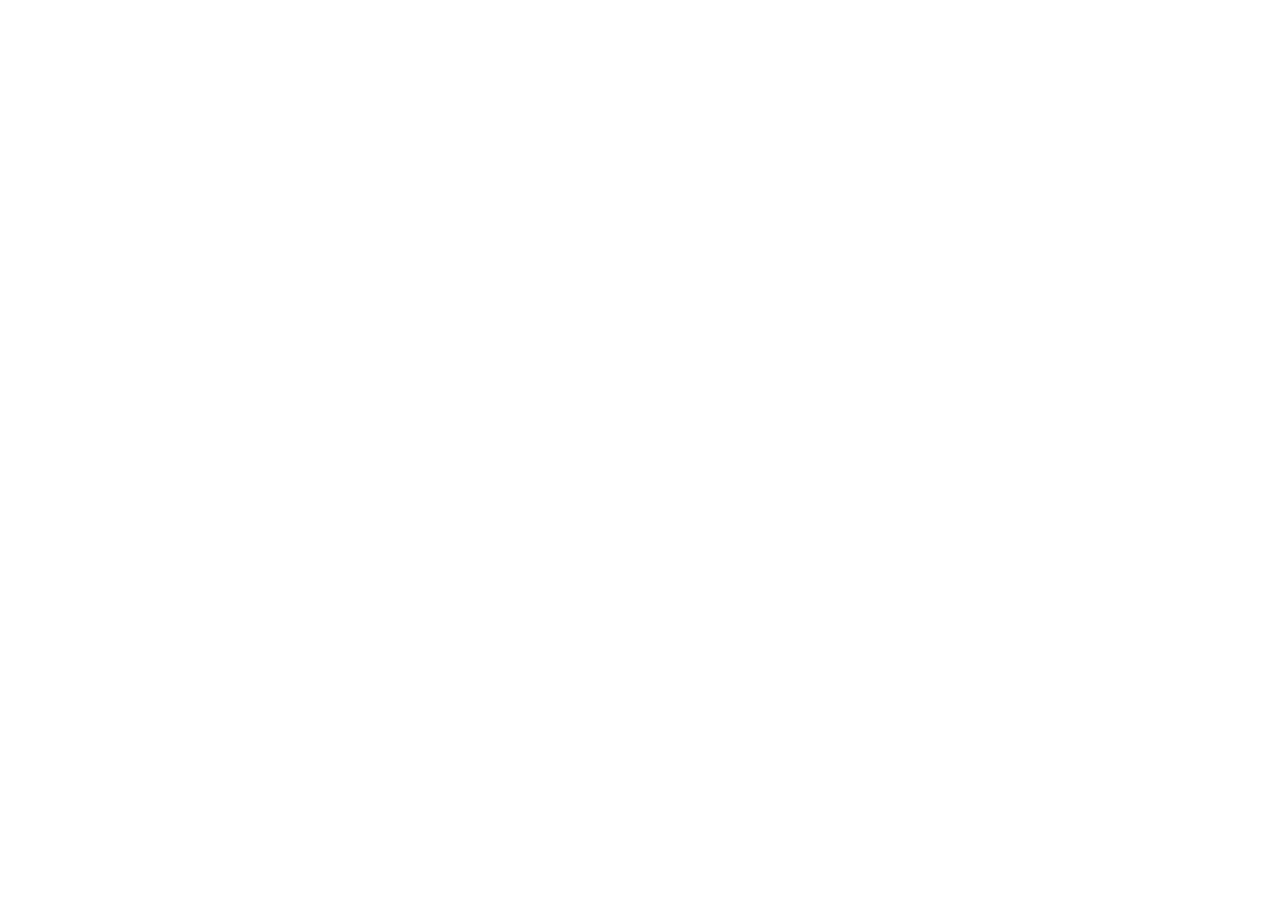
==== commit 6574c80b: "Add files from Figma Make" ====
--- a/index.html
+++ b/index.html
@@ -1,173 +1,15 @@
-<!DOCTYPE html>
-<html>
-  <head>
-    <title>Anastasiia Skachenko - Portfolio</title>
-    <link rel="stylesheet" href="./style.css"/>
-    <script src="./script.js"></script>
-  </head>
-  <body>
-    <!-- Navigation Bar -->
-    <nav>
-      <div id="home">
-        <div class="profile_name">
-          Anastasiia Skachenko
-          <div class="contact_info">
-            <img src="html_finalprojimages/envelope.png" alt="https://icons8.com/icon/124377/circled-envelope"/>
-          skachenkoa@gmail.com
-        </div>
-        <div style="clear:both;"></div>
-        <div class="contact_info">
-          <img src="html_finalprojimages/phone.png" alt="https://icons8.com/icon/124377/circled-envelope"/>
-          +43733596894
 
-        </div>
-        </div>
-        <div class="topdiv">
-            <a class="topmenu" href="#about-me">About Me</a>
-            <a class="topmenu" href="#skills">Skills</a>
-            <a class="topmenu" href="#projects">Projects</a>
-            <a class="topmenu" href="#recommendations">Recommendations</a>
- 
-        </div>
-      </div>    
-    </nav>
+  <!DOCTYPE html>
+  <html lang="en">
+    <head>
+      <meta charset="UTF-8" />
+      <meta name="viewport" content="width=device-width, initial-scale=1.0" />
+      <title>Portfolio website sketch</title>
+    </head>
 
-     <section id="about-me" class="container">
-      <div>
-        <img src="html_finalprojimages/photo_2024-08-17 19.54.34.jpeg" style='width: 350px; margin: 50px' class="profile_image"/>
-      </div>
-
-      <div>
-          <h1>
-            Hi, I'm Anastasiia Skachenko! <img src="html_finalprojimages/waving-hand.png" width="60px"/>
-          </h1>
-          <p>
-             I am a Front-End Developer with 2 years of experience building applications using vanilla JavaScript and React.js.
-             I have developed user-friendly and visually appealing applications for industries such as beauty salons and restaurants.
-             While I specialize in front-end development, I have a strong foundation in web technologies, ensuring seamless integration of responsive designs with back-end systems.
-          </p>
-      </div>
- 
-    
-    </section>
-              
-     <section id="skills">
-      <h2>Skills</h2>
-      <div style="clear:both;"></div>
-
-      <div class="all_skills">
-          <div class="skill">
-            <img src="html_finalprojimages/python.png" alt="Python" />
-            <h6>Python</h6>
-            <p>4 years experience</p>
-          </div>
-        
-          <div class="skill">
-            <img src="html_finalprojimages/django.png" alt="Django" />
-            <h6>Django</h6>
-            <p>3 years experience</p>
-          </div>
-
-        
-        <div class="skill">
-          <img src="html_finalprojimages/html5.png"/>
-          <h6>HTML</h6>
-          <p>2 years experience</p>
-        </div>  
-
-        <div class="skill">
-            <img src="html_finalprojimages/js.jpeg"/>
-            <h6>JavaScript</h6>
-            <p>3 years experience</p>
-        </div> 
-
-        <div class="skill">
-            <img src="html_finalprojimages/CSS3.png"/>
-            <h6>CSS3</h6>
-            <p>2 years experience</p>
-        </div> 
-
-        <div class="skill">
-            <img src="html_finalprojimages/react.png"/>
-            <h6>React</h6>
-            <p>1 years experience</p>
-        </div> 
-
-      </div>
-    </section>
-          
-     <section class="projects" id="projects">
-      <h2>
-        Projects
-      </h2>
-      <div style="clear:both;"></div>
-
-        <div id="projects-container" class="projects-container">
-          <div class="project-card">
-            <h3>Beauty salon</h3>
-            <ul>
-              <li>Developed a website with information about all services providing easy to use UI.</li>
-            </ul>
-          </div>
-          <hr>
-          <div class="project-card">
-            <h3>Restaurant Manager</h3>
-            <ul>
-              <li>Developed and deployed application that helps to manage workers and their data in restaurant</li>
-            </ul>
-          </div>
-          <hr>
-    </div>
-    </section>
-    <div style="clear:both;"></div>
-
-    <section id="recommendations">
-      <h2>Recommendations</h2>
-      <div style="clear:both;"></div>
-      <div class="all_recommendations" id="all_recommendations">
-        <div class="recommendation">
-          <span>&#8220;</span>
-          Anastasiia demonstrates exceptional problem-solving skills and consistently delivers innovative solutions in web development. Her proactive approach and dedication make her a valuable asset to any team.
-          <span>&#8221;</span>
-        </div>
-        <div class="recommendation">
-          <span>&#8220;</span>
-          Anastasiia possesses strong communication skills and fosters collaboration among team members. Her ability to adapt and thrive in challenging situations showcases her leadership potential. 
-          <span>&#8221;</span>
-        </div>
-        <div class="recommendation">
-          <span>&#8220;</span>
-          Anastasiia excels at meeting deadlines without compromising quality. Her commitment to excellence and passion for learning ensure continuous growth, making her a standout contributor to any project. 
-          <span>&#8221;</span>
-        </div>
-      </div>
-    </section>
-
-     <section id="contact">
-      <div class="flex_center">
-        <fieldset>
-          <legend class="introduction">Leave a Recommendation</legend>          
-          <input type="text" placeholder="Name (Optional)"> <br/>
-          <textarea id="new_recommendation" cols="500" rows="10" placeholder="Message"></textarea>
-          <div class="flex_center">
-            <button id="recommend_btn" onClick="addRecommendation()">Submit</button>
-          </div>
-        </fieldset>
-      </div>
-    </section>
-
-    <div class="iconbutton">
-      <a href="#home">
-        <svg xmlns="http://www.w3.org/2000/svg" fill="none" viewBox="0 0 24 24" stroke-width="1.5" stroke="white" width="63px">
-            <path stroke-linecap="round" stroke-linejoin="round" d="M15 11.25l-3-3m0 0l-3 3m3-3v7.5M21 12a9 9 0 11-18 0 9 9 0 0118 0z" />
-          </svg>      
-      </a>
-    </div>
-
-    <div class="popup" id="popup" class="flex_center">
-      <img src="html_finalprojimages/checkmark--outline.svg"/>
-      <h3>Thank you for leaving your recommendation.</h3>
-      <button onclick="showPopup(false)">Ok</button>
-    </div>
-  </body>
-</html>
+    <body>
+      <div id="root"></div>
+      <script type="module" src="/src/main.tsx"></script>
+    </body>
+  </html>
+  
